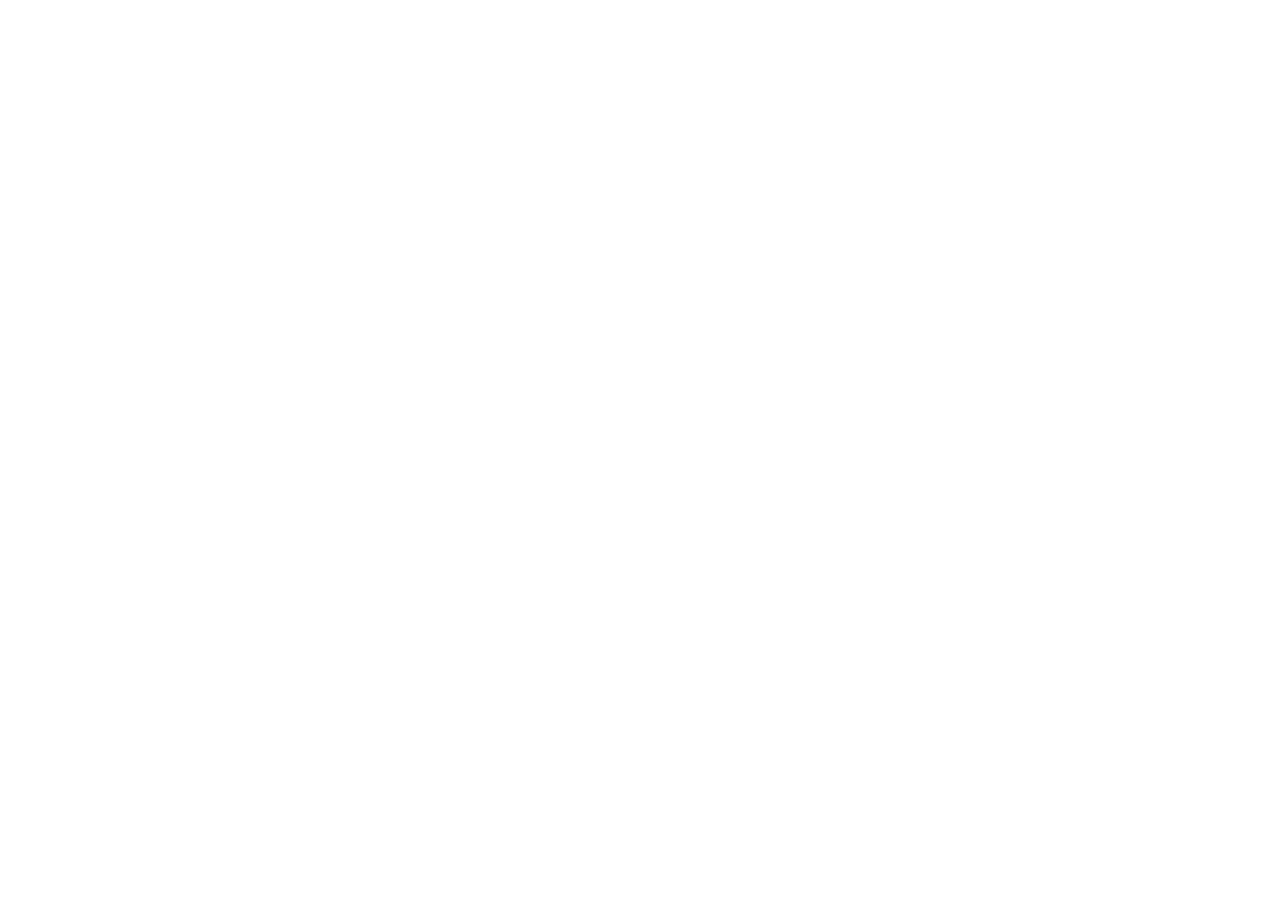
==== Encriptador.html @ ba462c36 "Se crean y añaden los archivos de estilo y el archivo principal del programa" ====
<!DOCTYPE html>

<html lang = "es">

    <head>

        <meta charset = "UTF-8">
        <title>Encriptador | First Challenge</title> <!--Sujeto a cambios, no me convence-->
        <link rel = "stylesheet" href = "reset.css">
        <link rel = "stylesheet" href = "style.css">

    </head>

    <body>

        <main>

        </main>

    </body>

</html>
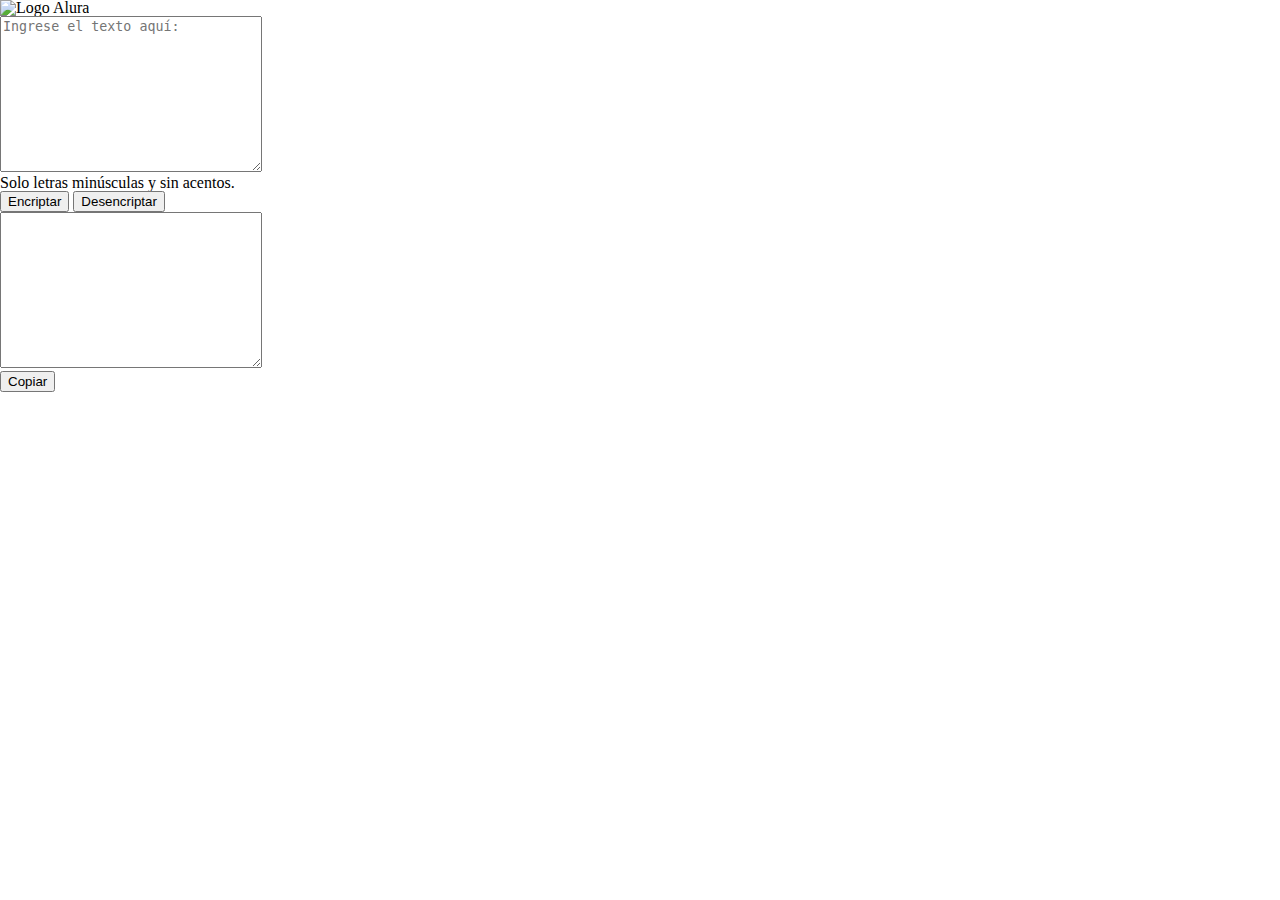
==== commit af8d64e9: "Se generó una versión en borrador de la interfaz de usuario y las secciones principales del código H" ====
--- a/Encriptador.html
+++ b/Encriptador.html
@@ -5,15 +5,58 @@
     <head>
 
         <meta charset = "UTF-8">
+        <meta http-equiv = "X-UA-Compatible" content = "IE=edge">
+        <meta name = "viewport" content = "width=device-width, initial-scale=1.0">
         <title>Encriptador | First Challenge</title> <!--Sujeto a cambios, no me convence-->
         <link rel = "stylesheet" href = "reset.css">
         <link rel = "stylesheet" href = "style.css">
+        <link rel="preconnect" href="https://fonts.googleapis.com">
+        <link rel="preconnect" href="https://fonts.gstatic.com" crossorigin>
+        <link href="https://fonts.googleapis.com/css2?family=Inter&display=swap" rel="stylesheet">
 
     </head>
 
     <body>
 
-        <main>
+        <header class = "logo_alura">
+
+            <img class ="logo" src = "Imagenes/Frame 6.png" alt = "Logo Alura">
+
+        </header>
+
+        <main class = "main">
+
+            <section class = "cuadro_texto">
+
+                <textarea class = "area_texto" cols = "30" rows = "10" placeholder = "Ingrese el texto aquí:"></textarea>
+
+                <div class = "pie_texto">
+
+                    <small>Solo letras minúsculas y sin acentos.</small>
+
+                </div>
+
+                <div class = "botones">
+
+                    <button class = "boton_encriptar">Encriptar</button>
+
+                    <button class = "boton_desencriptar">Desencriptar</button>
+
+                </div>
+
+            </section>
+
+            <section class = "cuadro_encriptado">
+
+                <textarea class = "mensaje_encriptado" cols = "30" rows = "10"></textarea>
+
+                <div class = "copiar">
+
+                    <button class = "boton_copiar">Copiar</button>
+
+                </div>
+
+            </section>
 
         </main>
 
--- a/style.css
+++ b/style.css
@@ -0,0 +1,17 @@
+main {
+
+
+
+}
+
+.logo_alura {
+
+}
+
+.cuadro_texto {
+
+}
+
+.cuadro_encriptado {
+
+}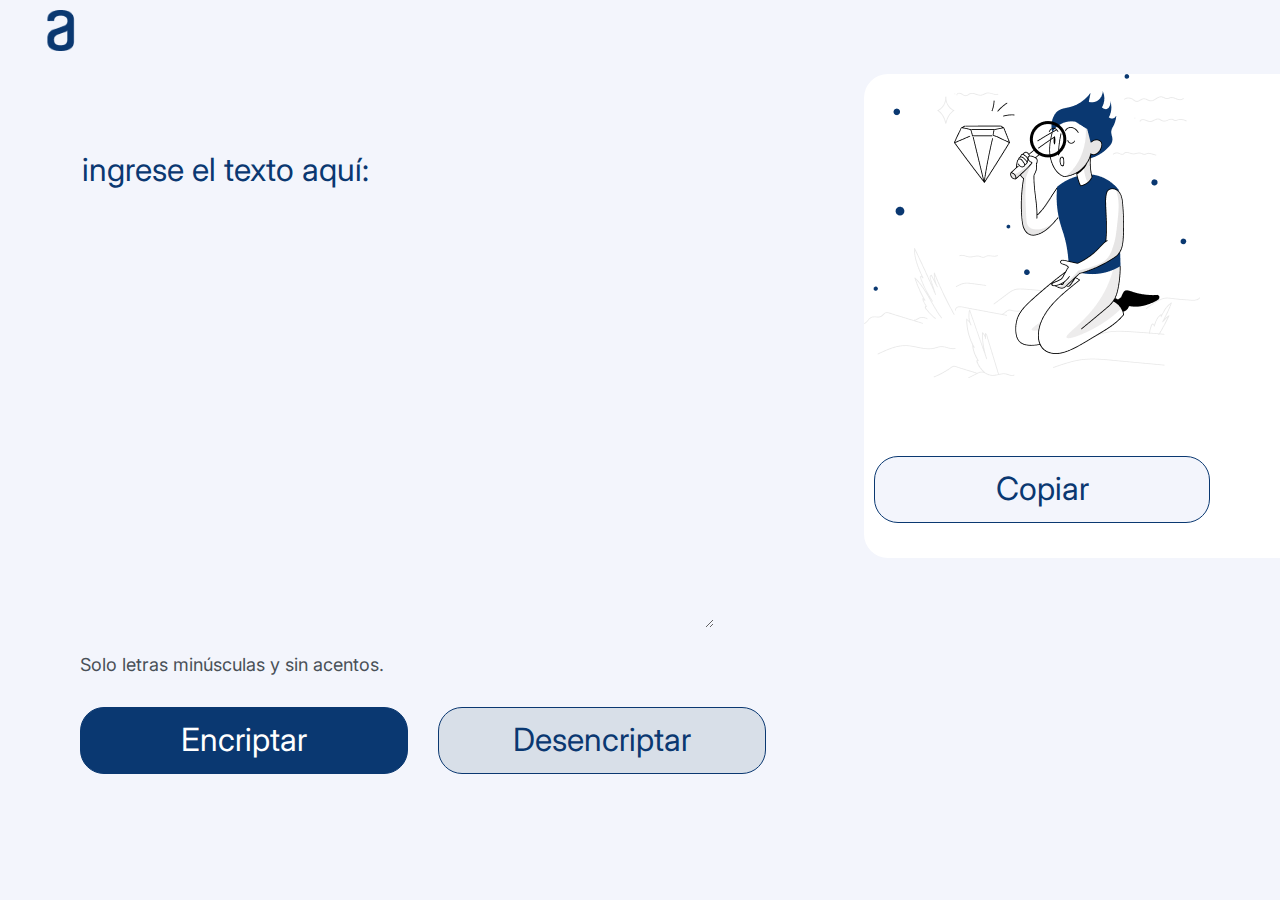
==== commit a0c09555: "Se crea la función de encriptación y se añade el script" ====
--- a/Encriptador.html
+++ b/Encriptador.html
@@ -38,7 +38,7 @@
 
                 <div class = "botones">
 
-                    <button class = "boton_encriptar">Encriptar</button>
+                    <button class = "boton_encriptar" onclick = "boton_encriptar()">Encriptar</button>
 
                     <button class = "boton_desencriptar">Desencriptar</button>
 
@@ -60,6 +60,8 @@
 
         </main>
 
+        <script src = "script.js"></script>
+
     </body>
 
 </html>--- a/style.css
+++ b/style.css
@@ -1,17 +1,122 @@
-main {
+* {
 
-
+    background: #F3F5FC;
+    font-family: "Inter";
+    font-weight: 400;
+    font-size: 32px;
+    line-height: 150%;
 
 }
 
-.logo_alura {
+.logo {
+
+    padding-top: 10px;
+    padding-left: 10px;
+    width: 8%;
 
 }
 
-.cuadro_texto {
+main {
+
+    display: flex;
+    margin-bottom: 50px;
+    margin-left: 80px;
 
 }
 
-.cuadro_encriptado {
+.area_texto {
 
+    border: none;
+    color: #0A3871;
+    margin-top: 90px;
+    text-transform: lowercase;
+
+}
+
+::placeholder { color: #0A3871; }
+
+    .area_texto:focus {
+
+        outline: none;
+
+    }
+
+    .mensaje_encriptado {
+
+        outline: none;
+
+
+    }
+
+.mensaje_encriptado {
+
+    background: white;
+    background-image: url(Imagenes/Muñeco.png);
+    background-repeat: no-repeat;
+    border: none;
+    border-radius: 24px;
+    color: #0A3871;
+    margin-left: 98px;
+    margin-top: 20px;
+    padding-left: 20px;
+    position: fixed;
+
+}
+
+.mensaje_encriptado:focus {
+
+    outline: none;
+
+}
+
+.botones {
+
+    display: flex;
+    margin-top: 18px;
+
+}
+
+.boton_encriptar {
+
+    background-color: #0A3871;
+    border: 1px solid #0A3871;
+    border-radius: 24px;
+    color: white;
+    cursor: pointer;
+    width: 328px;
+    height: 67px;
+
+}
+
+.boton_desencriptar {
+
+    background: #D8DFE8;
+    border: 1px solid #0A3871;
+    border-radius: 24px;
+    color: #0A3871;
+    cursor: pointer;
+    width: 328px;
+    height: 67px;
+    margin-left: 30px;
+
+}
+
+.boton_copiar {
+
+    border: 1px solid #0A3871;
+    border-radius: 24px;
+    color: #0A3871;
+    cursor: pointer;
+    width: 336px;
+    height: 67px;
+    margin-left: 108px;
+    margin-top: 402px;
+    position: absolute;
+
+}
+
+.pie_texto {
+
+    color: #495057;
+    font-size: 18px;
 }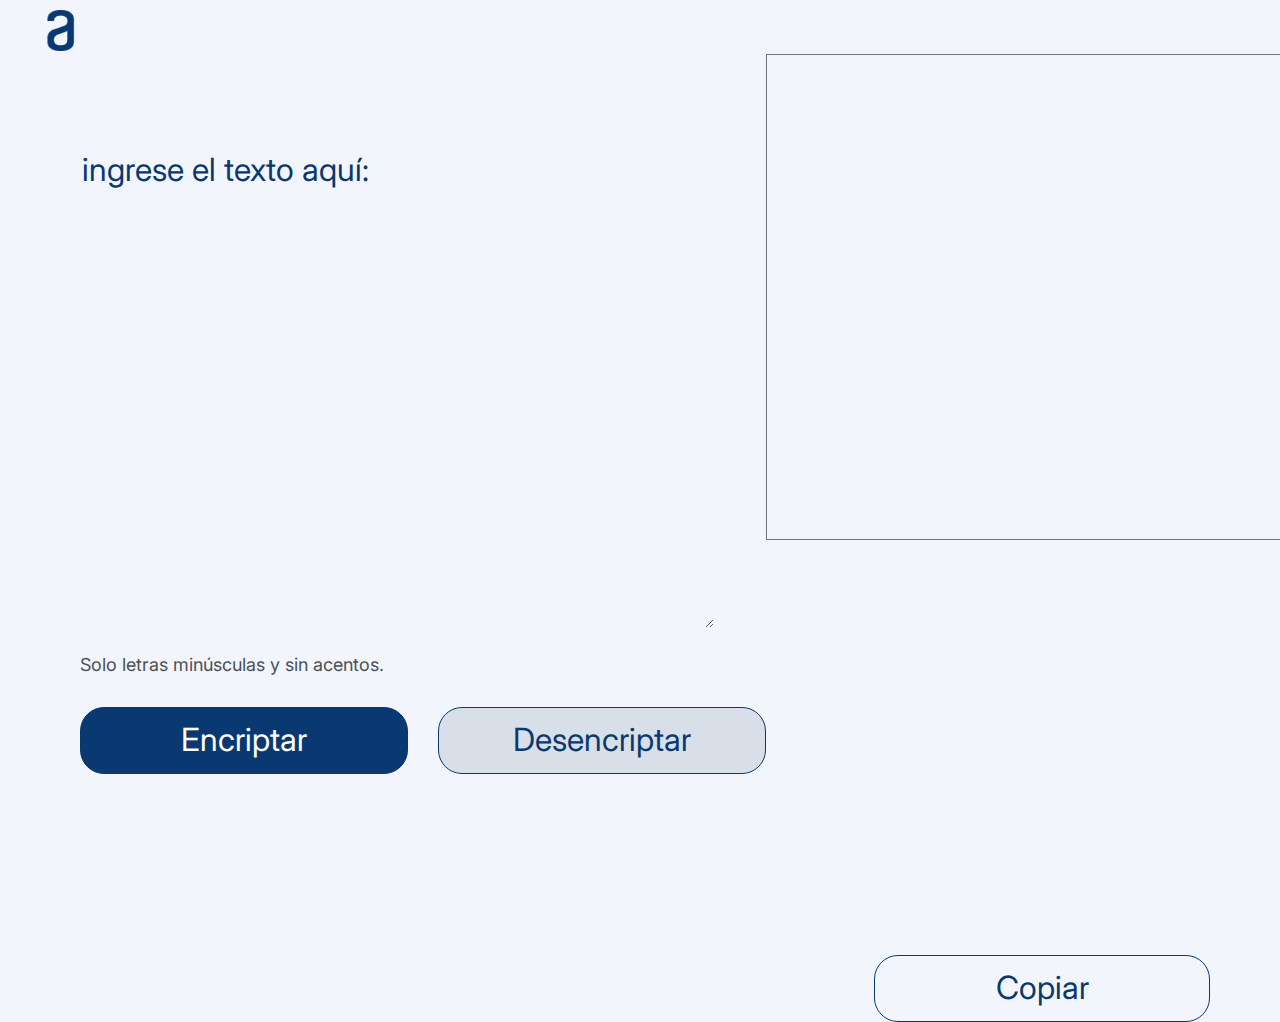
==== commit 97d96ffe: "Creación de las funciónes para desencriptar" ====
--- a/Encriptador.html
+++ b/Encriptador.html
@@ -40,7 +40,7 @@
 
                     <button class = "boton_encriptar" onclick = "boton_encriptar()">Encriptar</button>
 
-                    <button class = "boton_desencriptar">Desencriptar</button>
+                    <button class = "boton_desencriptar" onclick = "boton_desencriptar()">Desencriptar</button>
 
                 </div>
 
@@ -48,7 +48,7 @@
 
             <section class = "cuadro_encriptado">
 
-                <textarea class = "mensaje_encriptado" cols = "30" rows = "10"></textarea>
+                <textarea class = "mensaje" cols = "30" rows = "10"></textarea>
 
                 <div class = "copiar">
 
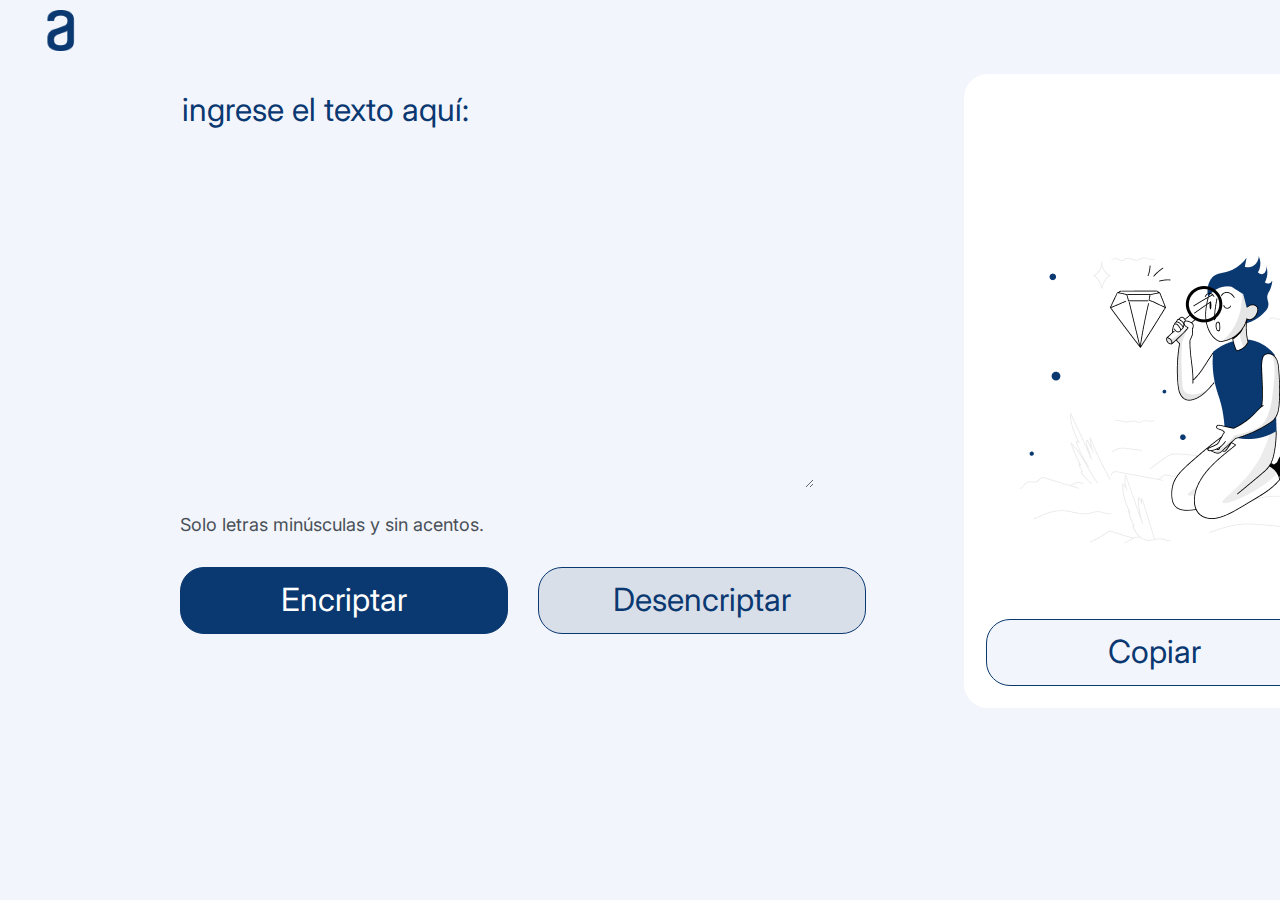
==== commit d2a42627: "Corrección de errores de funcionalidad y estilo" ====
--- a/Encriptador.html
+++ b/Encriptador.html
@@ -48,11 +48,11 @@
 
             <section class = "cuadro_encriptado">
 
-                <textarea class = "mensaje" cols = "30" rows = "10"></textarea>
+                <textarea class = "mensaje" cols = "20" rows = "10"></textarea>
 
                 <div class = "copiar">
 
-                    <button class = "boton_copiar">Copiar</button>
+                    <button class = "boton_copiar" onclick = "boton_copiar()">Copiar</button>
 
                 </div>
 
--- a/style.css
+++ b/style.css
@@ -19,8 +19,8 @@
 main {
 
     display: flex;
-    margin-bottom: 50px;
-    margin-left: 80px;
+    margin-bottom: 10px;
+    margin-left: 180px;
 
 }
 
@@ -28,8 +28,10 @@
 
     border: none;
     color: #0A3871;
-    margin-top: 90px;
+    margin-top: 30px;
     text-transform: lowercase;
+    height: 400px;
+    padding: 2px;
 
 }
 
@@ -41,14 +43,13 @@
 
     }
 
-    .mensaje_encriptado {
+    .mensaje {
 
         outline: none;
 
-
     }
 
-.mensaje_encriptado {
+.mensaje {
 
     background: white;
     background-image: url(Imagenes/Muñeco.png);
@@ -60,10 +61,13 @@
     margin-top: 20px;
     padding-left: 20px;
     position: fixed;
+    height: 630px;
+    background-position: center;
+
 
 }
 
-.mensaje_encriptado:focus {
+.mensaje:focus {
 
     outline: none;
 
@@ -109,8 +113,8 @@
     cursor: pointer;
     width: 336px;
     height: 67px;
-    margin-left: 108px;
-    margin-top: 402px;
+    margin-left: 120px;
+    margin-top: 565px;
     position: absolute;
 
 }
@@ -119,4 +123,5 @@
 
     color: #495057;
     font-size: 18px;
+    
 }